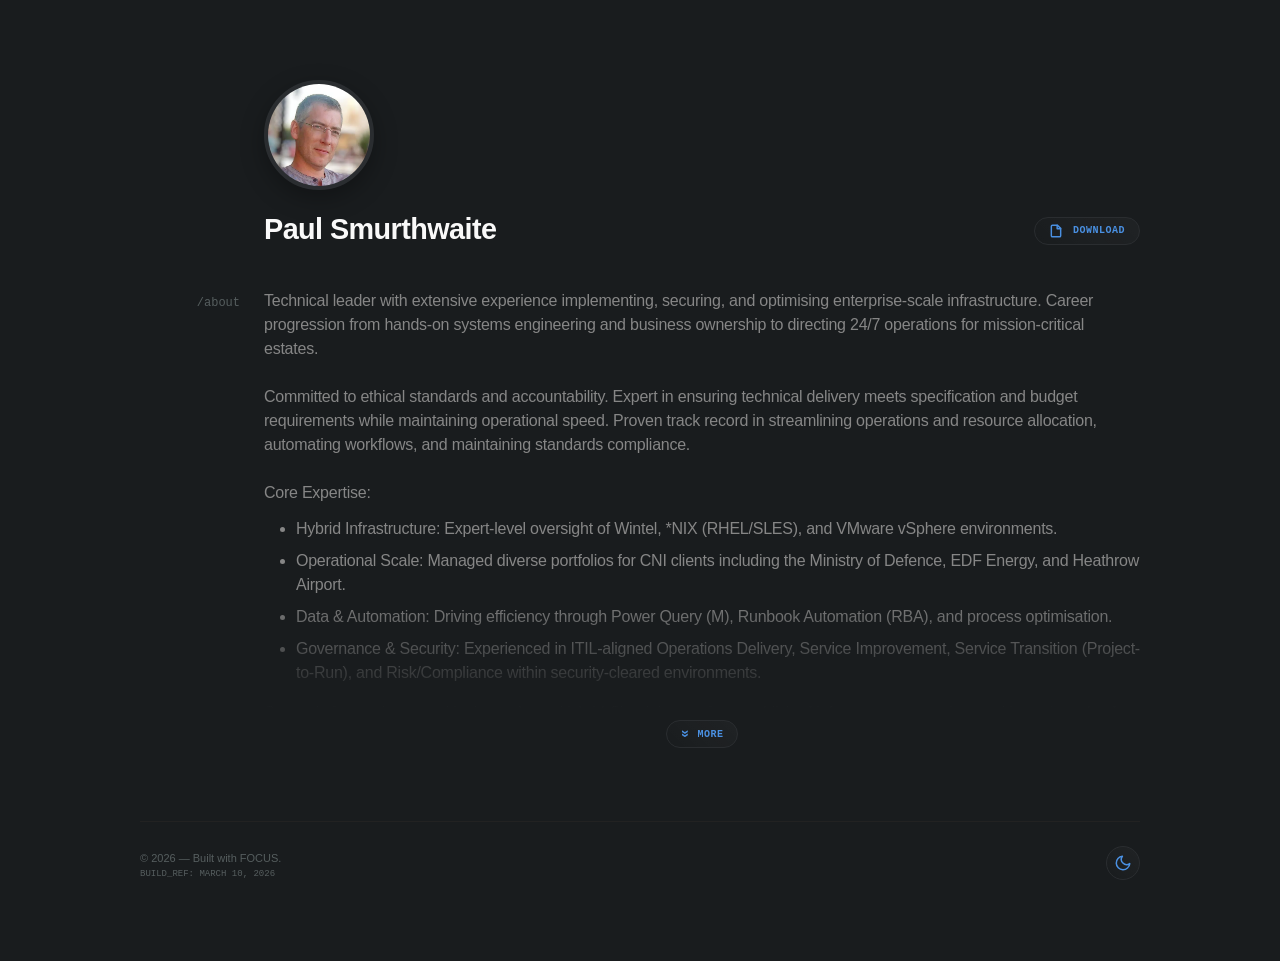
==== cv.html @ 27498675 "fix: resolving broken global theme toggle" ====
<!DOCTYPE html>
<html lang="en">
<head>
    <meta charset="UTF-8">
    <meta name="viewport" content="width=device-width, initial-scale=1.0">
    <title>Paul Smurthwaite | Infrastructure Engineer</title>
    <link rel="canonical" href="https://www.dciphr.co.uk/cv.html">

    <meta http-equiv="Content-Security-Policy" content="default-src 'self'; style-src 'self' https://fonts.googleapis.com 'unsafe-inline'; font-src https://fonts.gstatic.com; script-src 'self' 'unsafe-inline'; img-src 'self' data:;">
    <meta name="description" content="Portfolio of Paul Smurthwaite, Senior Infrastructure & Azure Cloud Engineer specialising in Wintel and Hybrid Systems.">
    <meta name="theme-color" content="#191c1e">
    
    <meta property="og:title" content="Paul Smurthwaite | Infrastructure Engineer">
    <meta property="og:type" content="website">
    <meta property="og:url" content="https://www.dciphr.co.uk/cv.html">
    <meta property="og:image" content="avatar.webp">

    <link rel="preload" as="image" href="avatar.webp">

    <script>
        // Sync on page load
        if (localStorage.getItem("theme") === "light") {
            document.documentElement.classList.add("light-mode");
        }
    </script>

    <link rel="stylesheet" href="styles.css">
    <script src="script.js" async></script>
    <script src="telemetry.js" defer></script>
    <script src="reveal.js" defer></script>
    <link rel="manifest" href="/manifest.json">
    <link rel="icon" href="/icon.svg" type="image/svg+xml">
    <meta name="theme-color" content="#0a0a0a">
</head>
<body>

    <main class="wrapper main-grid">
        <div class="grid-row row-1">
            <div class="col-left"></div> <div class="col-right">
                
                <div class="avatar-container">
                    <a href="index.html" aria-label="Back to Homepage">
                        <img src="avatar.webp" alt="Paul Smurthwaite" class="avatar" width="110" height="110">
                    </a>
                </div>

                <div class="header-flex">
                    <h1>Paul Smurthwaite</h1>
                    
                    <a href="downloads/cv_paul-smurthwaite.pdf" class="status-indicator download-btn" download aria-label="Download CV PDF">
                        <svg xmlns="http://www.w3.org/2000/svg" width="14" height="14" viewBox="0 0 24 24" fill="none" stroke="currentColor" stroke-width="2.5" stroke-linecap="round" stroke-linejoin="round" class="pdf-icon">
                            <path d="M14.5 2H6a2 2 0 0 0-2 2v16a2 2 0 0 0 2 2h12a2 2 0 0 0 2-2V7.5L14.5 2z"></path>
                            <polyline points="14 2 14 8 20 8"></polyline>
                        </svg>
                        <span class="status-text">Download</span>
                    </a>

                </div>
            </div>
        </div>

        <section class="grid-row row-2">
            <div class="col-left">
                <span class="section-title">/about</span>
            </div>
            <div class="col-right">

                <p class="bio">
                    Technical leader with extensive experience implementing, securing, and optimising enterprise-scale infrastructure. Career progression from hands-on systems engineering and business ownership to directing 24/7 operations for mission-critical estates.
                </p>

                <p class="bio">
                    Committed to ethical standards and accountability. Expert in ensuring technical delivery meets specification and budget requirements while maintaining operational speed. Proven track record in streamlining operations and resource allocation, automating workflows, and maintaining standards compliance.
                </p>

                <p class="bio lead-in">
                    Core Expertise:
                </p>

                <ul class="bio">
                        <li>Hybrid Infrastructure: Expert-level oversight of Wintel, *NIX (RHEL/SLES), and VMware vSphere environments.</li>
                        <li>Operational Scale: Managed diverse portfolios for CNI clients including the Ministry of Defence, EDF Energy, and Heathrow Airport.</li>
                        <li>Data & Automation: Driving efficiency through Power Query (M), Runbook Automation (RBA), and process optimisation.</li>
                        <li>Governance & Security: Experienced in ITIL-aligned Operations Delivery, Service Improvement, Service Transition (Project-to-Run), and Risk/Compliance within security-cleared environments.</li>
                </ul>
                
                <p class="bio">
                    Currently focused on transitioning to Azure Hybrid Cloud, integrating established infrastructure experience with modern cloud-native implementation and automation techniques.
                </p>

                <div class="reveal-overlay" id="cv-overlay">
                    <button class="status-indicator" id="show-more-trigger">
                        <span class="chevron-icon">»</span>
                        <span class="status-text">More</span>
                    </button>
                </div>

            </div>
        </section>

            <section class="grid-row row-education">
                <div class="col-left">
                    <span class="section-title">/education</span>
                </div>

                <div class="col-right">
                    <article class="education-node">
                        <h2 class="node-title">BSc (Hons) Cyber Security (First Class)</h2>
                        <p class="node-org">The Open University</p>
                        
                        <div class="node-meta-row">
                            <span class="last-updated">Milton Keynes.</span>
                            <span class="last-updated">October 2019 - September 2025</span>
                        </div>
                    </article>
                </div>
            </section>
            
            <section class="grid-row row-experience">
                <div class="col-left">
                    <span class="section-title">/experience</span>
                </div>
                
                <div class="col-right">
                    <article class="experience-node">
                        <h2 class="node-title">Azure & Cloud Infrastructure Engineer (Transitioning)</h2>
                        <p class="node-org">Self-Directed / Professional Development</p>
                        
                        <div class="node-meta-row">
                            <span class="last-updated">Forres, Onsite.</span>
                            <span class="last-updated">September 2025 - Present</span>
                        </div>

                        <div class="experience-details">
                            <ul class="bio">
                                <li>Hybrid Cloud: Architect and implement the integration of legacy on-premises Windows Server and Linux environments with Azure Cloud services; leveraging Azure Arc to extend Azure management, governance, and security across distributed hybrid estates.</li>
                                <li>Azure Modernisation: Developing expertise across the Azure infrastructure curricula, simulating the migration of enterprise-scale on-premises workloads to Azure-native solutions.</li>
                                <li>Infrastructure as Code (IaC): Leveraging Terraform and PowerShell to automate the deployment and configuration of hybrid cloud resources, ensuring consistency and scalability.</li>
                                <li>Architecture Design: Bridging extensive infrastructure delivery experience with modern cloud design patterns to provide high-availability and cost-optimised digital services.</li>
                            </ul>
                        </div>
                    </article>

                    <article class="experience-node">
                        <h2 class="node-title">BSc (Hons) Cyber Security University Student</h2>
                        <p class="node-org">The Open University</p>
                        
                        <div class="node-meta-row">
                            <span class="last-updated">Milton Keynes, Remote.</span>
                            <span class="last-updated">October 2019 - September 2025</span>
                        </div>

                        <div class="experience-details">
                        
                            <p class="bio lead-in">
                            BSc (Hons) Cyber Security, focused on developing expertise in areas such as:
                            </p>
                        
                            <ul class="bio">
                                <li>Communications Technologies and Web Technologies: Developed expertise in Communication and Web Technologies, including Cisco Switching, Routing, Wireless Networking, and Enterprise Networking & Automation.</li>
                                <li>Information Security Governance, Risk, and Compliance: Focused on Information Security Governance, Risk, and Compliance (GRC), aligning technical controls with organisational security frameworks.</li>
                                <li>Cyber Security, Systems Penetration Testing, and Network Security: Specialised in Systems Penetration Testing, Network Security, and Cyber Security methodologies to identify and mitigate infrastructure vulnerabilities. </li>
                            </ul>

                            <p class="bio lead-in bio spacer-top">
                            Final Year Project: Advancing Wireless Network Security: A Modern Toolkit for SMEs and IT Professionals:
                            </p>

                            <ul class="bio">
                                <li>Objective: Designed a modern security toolkit for SME and IT professionals focused on wireless assessment and detection.</li>
                                <li>Development: Built a modular CLI toolkit utilising Bash & Python to automate security workflows.</li>
                                <li>Methodology: Integrated ethical, evidence-driven design practices with virtual lab configurations and open-source tool orchestration. </li>
                            </ul>

                        </div>
                    </article>

                    <article class="experience-node">
                        <h2 class="node-title">Infrastructure Service Manager (CSI & Governance)</h2>
                        <p class="node-org">Capgemini</p>
                        
                        <div class="node-meta-row">
                            <span class="last-updated">Nairn, Remote.</span>
                            <span class="last-updated">July 2021 - March 2022</span>
                        </div>

                        <div class="experience-details">
                        
                            <ul class="bio">
                                <li>Process Ownership: Served as the Process Owner for Continual Service Improvement (CSI) within a Governance, Risk, and Compliance function for a Managed Service Provider (MSP) supporting MoD Defence Digital.</li>
                                <li>Service Transition: Managed the transition of services from project delivery to BAU (Business as Usual) as the primary "Run" resource, ensuring long-term operational stability.</li>
                                <li>System Integration: Directed the service flow and process integration between the client (BMC Remedy) and the service provider’s platform (ServiceNow).</li>
                                <li>Operational Oversight: Leveraged technical infrastructure knowledge to oversee service delivery for a global, security-cleared environment supporting 19,000+ users across all branches of the UK Armed Forces.</li>
                                <li>Data-Driven Improvement: Analysed performance data from business service management systems to identify SLA/OLA failures and develop actionable Service Improvement Plans (SIPs).</li>
                                <li>Risk & Compliance: Identified and mitigated service risks to ensure alignment with contractual requirements and regulatory standards.</li>
                            </ul>

                            <p class="bio lead-in bio spacer-top">
                            Frameworks: ITIL, ISO 9001, ISO/IEC 20000, ISO/IEC 27001
                            </p>

                        </div>
                    </article>

                    <article class="experience-node">
                        <h2 class="node-title">Infrastructure Delivery Manager (24x7 Operations & Monitoring)</h2>
                        <p class="node-org">Capgemini</p>
                        
                        <div class="node-meta-row">
                            <span class="last-updated">Nairn, Onsite.</span>
                            <span class="last-updated">May 2017 - Jul 2021</span>
                        </div>

                        <div class="experience-details">
                        
                            <ul class="bio">
                                <li>Operational Oversight: Managed 24x7 infrastructure monitoring and event management for a combined estate of approximately 75,000 nodes, supporting a diverse portfolio of 18+ public and private sector clients (including Ministry of Defence, Ministry of Justice, Environment Agency, EDF Energy, Heathrow Airport and SmartDCC).</li>
                                <li>Cross-Platform Monitoring: Oversaw the monitoring of on-premises Wintel, UNIX, and Private Cloud environments, including full-stack infrastructure (OS, Database, Apps) and environmental monitoring via SCADA BMS.</li>
                                <li>Automation & Integration: Identified and documented manual operational processes to enable Runbook Automation (RBA) via HP Operations Orchestrator; integrated data flows between disparate event sources and ServiceNow using Power Automate.</li>
                                <li>Service Analysis: Utilised OpsView, Splunk, and SolarWinds to design operator dashboards and Power Query (M language) to analyse performance data; identified improvements that delivered a 12% reduction in manual effort (approx. 5 FTE).</li>
                                <li>Maintenance & Security: Managed 24x7 server maintenance and security patching schedules, ensuring the identification, categorisation, and escalation of security events across the estate.</li>
                                <li>Technical Workflows: Directed the operational workflows for a 24x7 IOC (Infrastructure Operations Centre) team of up to 20 staff, ensuring SLA/OLA adherence for mission-critical client infrastructure.</li>
                            </ul>

                            <p class="bio lead-in bio spacer-top">
                            Certification: Harvard Business Publishing Connected Manager
                            </p>

                        </div>
                    </article>

                    <article class="experience-node">
                        <h2 class="node-title">Infrastructure Delivery Manager (Wintel & *NIX Systems)</h2>
                        <p class="node-org">Capgemini</p>
                        
                        <div class="node-meta-row">
                            <span class="last-updated">Nairn, Onsite.</span>
                            <span class="last-updated">June 2015 - May 2017</span>
                        </div>

                        <div class="experience-details">
                        
                            <ul class="bio">
                                <li>Multi-Platform Technical Oversight: Directed the delivery of BAU services for complex, multi-client enterprise estates, overseeing Windows Server and *UNIX/Linux (NIX) environments including RHEL, SUSE, AIX, and HPUX.</li>
                                <li>High-Availability & Clustering: Managed mission-critical infrastructure featuring Windows Cluster Server, HA failover, and storage clustering, ensuring service resilience for government, energy, and defence clients.</li>
                                <li>Virtualisation & Lifecycle: Led teams through the full infrastructure lifecycle, including Physical-to-Virtual (P2V) migrations, commissioning, and decommissioning within VMware Enterprise environments running on HP Blade hardware.</li>
                                <li>Enterprise Messaging & Data: Oversaw the administration of Exchange, Skype for Business (OCS), and data replication strategies using FRS/DFS for branch-to-datacentre synchronisation and archival.</li>
                                <li>HPI Incident Leadership: Acted as the technical escalation lead for High-Priority Incidents (P1/P2), coordinating resolution efforts between internal specialists, architects, and third-party vendors (Microsoft, BT, HPE).</li>
                                <li>Security & Maintenance: Orchestrated complex 24x7 security patching and maintenance cycles across clustered environments, balancing failover requirements with strict compliance standards.</li>
                            </ul>
                        </div>
                    </article>

                    <article class="experience-node">
                        <h2 class="node-title">Senior Infrastructure Engineer (Wintel & *NIX Technical Lead)</h2>
                        <p class="node-org">Capgemini</p>
                        
                        <div class="node-meta-row">
                            <span class="last-updated">Nairn, Onsite.</span>
                            <span class="last-updated">November 2014 - June 2015</span>
                        </div>

                        <div class="experience-details">
                        
                            <ul class="bio">
                                <li>Operational Recovery: Led the turnaround of a high-pressure infrastructure team, reducing a legacy incident backlog from 700+ to < 100 tickets within the first 100 days and eliminating all 30+ day-old incidents.</li>
                                <li>High-Volume Incident Management: Directed 24/7 operations for a 2,500-server estate (75% Wintel / 25% *NIX), managing a throughput of 100+ incidents daily, including critical P1/P2 resolution and vendor escalation.</li>
                                <li>Team Development & Scaling: Scaled the team from 6 to 15 specialists (12 Wintel, 3 *NIX), overseeing recruitment, onboarding, and technical training to align with enterprise service requirements.</li>
                                <li>Technical Delivery: Supported major infrastructure initiatives, including server migrations, virtualisation, and refresh projects, and the implementation of reduced effort/automated patching workflows for clustered environments.</li>
                                <li>Performance Analytics: Established daily and weekly performance reporting, utilising operational data to optimise resource allocation and ensure 24x7 coverage for high-priority event windows.</li>
                            </ul>

                            <p class="bio lead-in bio spacer-top">
                            Certification: PCEP Certified Entry-Level Python Programmer
                            </p>

                        </div>
                    </article>

                    <article class="experience-node">
                        <h2 class="node-title">Senior Infrastructure Engineer (Wintel & *NIX Infrastructure Ops)</h2>
                        <p class="node-org">Capgemini</p>
                        
                        <div class="node-meta-row">
                            <span class="last-updated">Nairn, Onsite.</span>
                            <span class="last-updated">June 2014 - November 2014</span>
                        </div>

                        <div class="experience-details">
                        
                            <ul class="bio">
                                <li>Technical Escalation & BAU: Provided high-level resolution for a multi-tenant managed services environment, acting as the primary escalation point for complex issues across Windows Server, VMware vSphere, and Citrix XenApp/XenDesktop.</li>
                                <li>Cross-Platform Administration: Maintained critical uptime for high-assurance government and private sector estates, managing a diverse Linux footprint including RHEL and SUSE Linux Enterprise Server (SLES).</li>
                                <li>Infrastructure Modernisation: Contributed technical expertise to hardware refresh and migration projects, specifically focusing on HPE BladeSystem chassis and blade server deployments.</li>
                                <li>Performance Optimisation: Diagnosed systemic infrastructure bottlenecks to enhance scalability and stability, ensuring rigorous adherence to client-specific SLAs in a high-pressure IOC setting.</li>
                            </ul>

                            <p class="bio lead-in bio spacer-top">
                            Technologies: Windows Server, VMware, Citrix, Red Hat Enterprise Linux, SUSE Linux Enterprise Server, HPE BladeSystem
                            </p>

                        </div>
                    </article>

                    <article class="experience-node">
                        <h2 class="node-title">Senior Infrastructure & Network Engineer (Wintel)</h2>
                        <p class="node-org">ITP Solutions</p>
                        
                        <div class="node-meta-row">
                            <span class="last-updated">Inverness, Onsite.</span>
                            <span class="last-updated">February 2014 - April 2014</span>
                        </div>

                        <div class="experience-details">
                        
                            <ul class="bio">
                                <li>Infrastructure Deployment: Delivered senior-level technical support and deployment of integrated server and network installations for SME clients.</li>
                                <li>Field Service Leadership: Managed the full Field Service lifecycle, providing 3rd-line troubleshooting and infrastructure maintenance to ensure high-availability for mission-critical systems.</li>
                            </ul>

                        </div>
                    </article>

                    <article class="experience-node">
                        <h2 class="node-title">Senior Infrastructure Engineer (Wintel, Exchange & VMware)</h2>
                        <p class="node-org">Converged Communication Solutions</p>
                        
                        <div class="node-meta-row">
                            <span class="last-updated">Aberdeen, Onsite.</span>
                            <span class="last-updated">January 2010 - November 2013</span>
                        </div>

                        <div class="experience-details">
                        
                            <ul class="bio">
                                <li>Enterprise Design & Migration: Designed and implemented full-stack IT infrastructure solutions, specialising in Active Directory and Exchange migrations within VMware vSphere and Windows Server environments.</li>
                                <li>Legacy Modernisation: Led high-impact initiatives to virtualise legacy physical servers (P2V), significantly improving performance, scalability, and resource efficiency for SME and global enterprise clients.</li>
                                <li>Technical Consultancy: Delivered high-quality consultancy services across various sectors, providing 3rd-line support for complex infrastructure issues and maintaining critical system uptime.</li>
                                <li>Mentorship: Acted as a technical lead for junior engineers, driving service delivery standards through expert knowledge sharing and hands-on guidance.</li>
                            </ul>

                            <p class="bio lead-in bio spacer-top">
                            Technologies: Windows Server, Active Directory, Microsoft Exchange, VMware vSphere, HP ProLiant Servers
                            </p>

                            <p class="bio lead-in bio spacer-top">
                            Education: Open University TM128 Microsoft Server Technologies, T155 Linux: An Introduction
                            </p>

                            <p class="bio lead-in bio spacer-top">
                            Certification: Microsoft MCTS; Exchange Server 2010, Configuring, Microsoft MCTS; Windows Server 2008, Active Directory, Configuring, Microsoft MCTS; Windows Server 2008, Network Infrastructure, Configuring VMware VCA: Cloud, VMware VCA: Data Center Virtualization, VMware VCA: Workforce Mobility
                            </p>

                        </div>
                    </article>

                    <article class="experience-node">
                        <h2 class="node-title">Director/Principal Infrastructure Consultant (SME Full-Stack Specialist)</h2>
                        <p class="node-org">Independent Infrastructure Systems Consultancy</p>
                        
                        <div class="node-meta-row">
                            <span class="last-updated">Aberdeen, Onsite.</span>
                            <span class="last-updated">September 2000 - January 2010</span>
                        </div>

                        <div class="experience-details">
                        
                            <ul class="bio">
                                <li>Full-Stack Business Leadership: Directed end-to-end IT infrastructure operations for a diverse portfolio of SME clients, delivering 360-degree solutions across server, network, and desktop environments.</li>
                                <li>Architectural Lifecycle: Managed the complete project lifecycle - from initial architectural design to 3rd-line support - ensuring technical scalability and business continuity for a growing client base.</li>
                                <li>Virtual CTO Services: Provided strategic technical roadmapping and managed services, aligning infrastructure investment with commercial growth for various small-to-medium enterprises.</li>
                            </ul>

                        </div>
                    </article>

                    <div class="return-top-container">
                        <button id="back-to-top" class="return-top-btn">
                            <span class="chevron-icon">«</span>
                            <span class="status-text">Top</span>
                        </button>
                    </div>

                </div>
            </section>

        </div>
        <footer>
            <div class="footer-info">
                <div class="footer-copyright">
                    <p>© 2026 — Built with FOCUS.</p>
                </div>
                <p class="last-updated">BUILD_REF: <span id="deploy-date">March 10, 2026</span></p>
            </div>

            <button id="theme-toggle" aria-label="Toggle Theme">
                <svg class="moon" xmlns="http://www.w3.org/2000/svg" width="18" height="18" viewBox="0 0 24 24" fill="none" stroke="currentColor" stroke-width="2" stroke-linecap="round" stroke-linejoin="round">
                    <path d="M21 12.79A9 9 0 1 1 11.21 3 7 7 0 0 0 21 12.79z"></path>
                </svg>
                <svg class="sun" xmlns="http://www.w3.org/2000/svg" width="18" height="18" viewBox="0 0 24 24" fill="none" stroke="currentColor" stroke-width="2" stroke-linecap="round" stroke-linejoin="round">
                    <circle cx="12" cy="12" r="5"></circle>
                    <line x1="12" y1="1" x2="12" y2="3"></line>
                    <line x1="12" y1="21" x2="12" y2="23"></line>
                    <line x1="4.22" y1="4.22" x2="5.64" y2="5.64"></line>
                    <line x1="18.36" y1="18.36" x2="19.78" y2="19.78"></line>
                    <line x1="1" y1="12" x2="3" y2="12"></line>
                    <line x1="21" y1="12" x2="23" y2="12"></line>
                    <line x1="4.22" y1="19.78" x2="5.64" y2="18.36"></line>
                    <line x1="18.36" y1="5.64" x2="19.78" y2="4.22"></line>
                </svg>
            </button>

        </footer>
    </main>

</body>
</html>
---- styles.css ----
@import url('https://fonts.googleapis.com/css2?family=Inter:ital,opsz,wght@0,14..32,100..900;1,14..32,100..900&family=JetBrains+Mono:ital,wght@0,100..800;1,100..800&display=swap');

:root {
    --bg: #191c1e;
    --bio-color: #868686;
    --border: #222222;
    --btn-halo: rgba(255, 255, 255, 0.15);
    --footer-text: #565e5f;
    --glass-gradient: linear-gradient(225deg, rgba(255, 255, 255, 0.03) 0%, rgba(255, 255, 255, 0) 100%);
    --glass-hover: linear-gradient(225deg, rgba(255, 255, 255, 0.08) 0%, rgba(255, 255, 255, 0.02) 100%);
    --hover-bg: #1a1a1a;
    --label-color: #565e5f;
    --link-text: #f9f9f9;
    --matrix-green: #00ff41;
    --name-color: #f9f9f9;
    --pbd-blue: #4a90e2;
    --status-bg: rgba(74, 222, 128, 0.05);
    --status-glow: rgba(74, 144, 226, 0.35);  
    --status-label: #868686;
    --status-text: #4a90e2;
     --sticker-border: #2a2d30;
    --sticker-shadow: rgba(0, 0, 0, 0.3);
}

.light-mode {
    --bg: #dbdee2;
    --bio-color: #515458;  
    --border: #bcbfc3;
    --btn-halo: rgba(0, 0, 0, 0.15);
    --footer-text: #8e888c;  
    --glass-gradient: linear-gradient(225deg, rgba(0, 0, 0, 0.02) 0%, rgba(0, 0, 0, 0) 100%);
    --glass-hover: linear-gradient(225deg, rgba(0, 0, 0, 0.05) 0%, rgba(0, 0, 0, 0.01) 100%);
    --hover-bg: #ced1d5;
    --label-color: #8e888c;    
    --link-text: #141414;      
    --matrix-green: #008f11;
    --name-color: #141414;  
    --pbd-blue: #2d5da1;
    --status-bg: #d1fae5;
    --status-glow: rgba(45, 93, 161, 0.2);
    --status-label: #515458;
    --status-text: #2d5da1;
    --sticker-border: #caced3;
    --sticker-shadow: rgba(0, 0, 0, 0.08);
}

* {
    box-sizing: border-box;
    margin: 0;
    padding: 0;
}

body {
    background-color: var(--bg);
    color: var(--bio-color);
    font-family: "Inter", -apple-system, BlinkMacSystemFont, "Segoe UI", Helvetica, Arial, sans-serif;
    line-height: 1.6;
    -webkit-font-smoothing: antialiased;
    display: flex;
    justify-content: center;
    padding: 80px 24px;
    transition: background-color 0.2s ease;
}

.wrapper {
    width: 100%;
    max-width: 1000px;
}

.index-page .main-grid {
    max-width: 560px;
    margin: 0 auto;
}

.grid-row {
    display: grid;
    grid-template-columns: 100px 1fr;
    gap: 24px;
    align-items: baseline;
}

.col-left {
    display: flex;
    justify-content: flex-end; 
    text-align: right;
}

.col-right {
    display: flex;
    flex-direction: column;
    align-items: flex-start;
    width: 100%;
}

.avatar-container {
    margin-bottom: 20px; 
    display: flex;
    justify-content: flex-start;
    text-decoration: none;
}

.avatar-container a {
    text-decoration: none;
    display: block;
    line-height: 0;
    border-radius: 50%;
}

.avatar {
    width: 110px;
    height: 110px;
    border-radius: 50%;
    object-fit: cover;
    border: 4px solid #2a2d30; 
    box-shadow: 0 8px 24px var(--sticker-shadow);
    background: var(--glass-gradient);
}

.main-grid {
    display: flex;
    flex-direction: column;
    gap: 32px;
}

.experience-node, .education-node {
    margin-bottom: 16px;
    width: 100%;
}

.experience-node:last-child, .education-node:last-child {
    margin-bottom: 0;
}

/* --- Typography --- */
.header-flex {
    display: flex;
    justify-content: space-between;
    align-items: center;
    width: 100%;
    margin-top: -4px; 
}

h1 { 
    font-size: 1.8rem; 
    font-weight: 700; 
    margin-bottom: 4px;
    letter-spacing: -0.02em;
    color: var(--name-color);
}

.section-title {
    font-family: "JetBrains Mono", monospace;
    font-size: 0.75rem;
    text-transform: lowercase;
    color: var(--label-color);
    opacity: 1;
    padding-top: 6px;
    text-align: right;
}

.bio {
    font-size: 1rem;
    font-weight: 500;
    color: var(--bio-color);
    letter-spacing: -0.015em;
    line-height: 1.5;
    margin-bottom: 1.5rem;
}

.bio.lead-in {
    margin-bottom: 4px; 
}

.col-right > .bio:last-child {
    margin-bottom: 0;
}

ul.bio {
    padding-left: 2rem;
    margin-top: 0.5rem;
    margin-bottom: 0.5rem;
}

ul.bio li {
    margin-bottom: 0.5rem;
}

.spacer-top {
    margin-top: 1.25rem;
}

/* --- Base Button Convention --- */
.download-btn, #show-more-trigger, .return-top-btn {
    display: inline-flex;
    align-items: center;
    justify-content: center;
    gap: 8px;
    height: 28px;
    padding: 0 14px;
    background: var(--glass-gradient);
    border: 1px solid var(--sticker-border);
    border-radius: 20px;
    font-family: "JetBrains Mono", monospace;
    font-size: 10px;
    font-weight: 600;
    text-transform: uppercase;
    letter-spacing: 0.5px;
    color: var(--pbd-blue);
    text-decoration: none;
    cursor: pointer;
    transition: all 0.3s cubic-bezier(0.4, 0, 0.2, 1);
    white-space: nowrap;
}

/* Unified Halo Hover Effect */
.download-btn:hover, 
#show-more-trigger:hover, 
.return-top-btn:hover {
    background: var(--glass-gradient);
    border-color: rgba(255, 255, 255, 0.3);
    box-shadow: 0 0 0 4px var(--btn-halo);
    color: var(--pbd-blue);
}

.status-indicator {
    display: inline-flex;
    align-items: center;
    gap: 8px;
    background: var(--glass-gradient);
    border: 1px solid var(--sticker-border);
    border-radius: 20px;
}

.status-text {
    font-family: "JetBrains Mono", monospace;
    font-size: 10px;
    text-transform: uppercase;
    color: var(--pbd-blue);
    font-weight: 600;
    letter-spacing: 0.5px;
}

.pdf-icon {
    color: var(--pbd-blue);
    margin-right: 2px;
}

.dot {
    width: 6px; 
    height: 6px;
    background-color: var(--pbd-blue);
    border-radius: 50%;
    position: relative;
    animation: core-traffic 3s steps(1) infinite;
}

.dot::after {
    content: ""; 
    position: absolute; 
    inset: -1px;
    background-color: var(--pbd-blue);
    border-radius: 50%;
    filter: blur(2px);
    animation: matrix-pulse 2s cubic-bezier(0.4, 0, 0.2, 1) infinite;
}

@keyframes matrix-pulse {
    0% { transform: scale(1); opacity: 0.8; }
    50% { transform: scale(2.5); opacity: 0; }
    100% { transform: scale(1); opacity: 0; }
}

.return-top-container {
    display: flex;
    justify-content: flex-end; /* Aligns it to the right of the bio text */
    margin-top: 40px;
    padding-bottom: 20px;
}

.return-top-btn .chevron-icon {
    display: inline-block;
    font-size: 14px;
    transform: rotate(90deg); /* Points the « upwards */
    color: var(--pbd-blue);
    line-height: 1;
}

.footer-copyright p {
    font-style: normal;
    color: var(--footer-text);
    font-size: 11px; /* Matches your current footer style */
}

/* --- Link Buttons --- */
.link-grid {
    display: flex;
    flex-direction: column;
    gap: 8px;
    width: 100%;
}

.link-card {
    display: flex;
    justify-content: space-between;
    align-items: center;
    padding: 12px 16px;
    text-decoration: none;
    color: var(--link-text);
    font-size: 0.9rem;
    font-weight: 500;
    background: var(--glass-gradient);
    border: 1px solid rgba(255, 255, 255, 0.1);
    border-radius: 12px;
    transition: box-shadow 0.3s cubic-bezier(0.4, 0, 0.2, 1), 
                border-color 0.3s ease,
                background 0.3s ease;
}

.link-button-row {
    display: flex;
    gap: 8px;
    width: 100%;
}

.link-button-row .link-card {
    flex: 1;
    justify-content: center;
    text-align: center;
    padding: 16px 8px;
    margin-bottom: 0;
}

.link-card:hover {
    background: var(--glass-gradient);
    border-color: rgba(255, 255, 255, 0.3);
    box-shadow: 0 0 0 4px rgba(255, 255, 255, 0.07);
}

.pbd-card {
    padding: 0 !important;
    overflow: hidden;
    cursor: default;
    height: 100px;
    position: relative;
    border: 1px solid var(--sticker-border);
    display: flex;
    margin-top: 8px;
}

.pbd-monitor {
    position: relative;
    width: 100%;
    height: 100%;
    background: #080808;
}

.pbd-image {
    width: 100%;
    height: 100%;
    object-fit: cover;
    display: block;
    opacity: 0.5;
    filter: grayscale(100%);
    transition: all 0.4s ease;
}

.pbd-card:hover .pbd-image {
    opacity: 0.9;
    filter: grayscale(0%);
}

.pbd-telemetry {
    position: absolute;
    top: 12px;
    left: 12px;
    display: flex;
    flex-direction: row;
    gap: 6px;
    z-index: 10;
    pointer-events: none;
    white-space: nowrap;
}

.pbd-tag {
    font-family: "JetBrains Mono", monospace;
    font-size: 9px;
    color: var(--label-color);
    letter-spacing: 0.5px;
    line-height: 1;
    opacity: 0.8;
}

.pbd-coord {
    font-family: "JetBrains Mono", monospace;
    font-size: 10px;
    color: var(--pbd-blue);
    font-weight: bold;
    line-height: 1;
}

/* --- Progressive Disclosure --- */

/* Hide everything below /about by default */
.row-education, .row-experience {
    display: none !important;
    opacity: 0;
    transform: translateY(10px);
    transition: opacity 0.8s ease, transform 0.8s ease;
}

/* When expanded, show them */
.is-expanded .row-education, .is-expanded .row-experience {
    display: grid !important;
    opacity: 1;
    transform: translateY(0);
}

.col-right {
    position: relative; /* This is the anchor */
}

.reveal-wrapper {
    position: relative;
    max-height:200px;
    overflow: hidden;
    transition: max-height 1.2s cubic-bezier(0.4, 0, 0.2, 1);
}

.reveal-wrapper.is-expanded {
    max-height: 8000px;
}

.reveal-overlay {
    position: absolute;
    bottom: 25px; 
    left: 0;
    width: 100%;
    height: 160px; 
    background: linear-gradient(to bottom, transparent, var(--bg) 75%);
    display: flex;
    justify-content: center;
    align-items: flex-end;
    z-index: 100;
    pointer-events: none;
}

.reveal-overlay.hidden {
    display: none;
}

#show-more-trigger {
    position: relative;
    pointer-events: auto;
    z-index: 101;
}

#show-more-trigger .chevron-icon {
    display: inline-block;
    font-size: 14px;
    transform: rotate(90deg); /* Points the » downwards */
    color: var(--pbd-blue);
    line-height: 1;
}

#show-more-trigger.collapsing {
    transform: translateX(-100px);
    opacity: 0;
    filter: blur(4px);
    transition: transform 0.6s cubic-bezier(0.4, 0, 0.2, 1), 
                opacity 0.4s ease, 
                filter 0.4s ease;
}

/* --- Footer & Theme Toggle --- */
footer {
    margin-top: 16px;
    padding-top: 24px;
    border-top: 1px solid var(--border);
    display: flex;
    justify-content: space-between;
    align-items: flex-end;
    width: 100%;
}

#theme-toggle {
    background: var(--glass-gradient);
    border: 1px solid var(--sticker-border);
    padding: 8px; 
    height: 34px;
    width: 34px;
    border-radius: 20px;
    cursor: pointer;
    display: flex; 
    align-items: center; 
    justify-content: center;
    transition: all 0.3s cubic-bezier(0.4, 0, 0.2, 1);
    position: relative; /* Added for absolute children */
    overflow: hidden;   /* Keeps rotation clean */
    z-index: 10;
}

#theme-toggle svg {
    position: absolute; /* Stacked on top of each other */
    color: var(--pbd-blue);
    stroke: currentColor;
    transition: transform 0.5s cubic-bezier(0.4, 0, 0.2, 1), 
                opacity 0.5s ease;
    pointer-events: none;
}

#theme-toggle:hover {
    background: var(--glass-gradient);
    border-color: rgba(255, 255, 255, 0.3);
    box-shadow: 0 0 0 4px var(--btn-halo); /* Now uses unified halo */
}

/* Default (Dark Mode): Moon is visible, Sun is rotated away */
.moon {
    opacity: 1;
    transform: rotate(0deg);
}
.sun {
    opacity: 0;
    transform: rotate(-90deg);
}

/* Light Mode: Sun is visible, Moon is rotated away */
.light-mode .sun {
    opacity: 1;
    transform: rotate(0deg);
}
.light-mode .moon {
    opacity: 0;
    transform: rotate(-90deg);
}

/* Hover in Dark Mode: Show Sun spinning in */
#theme-toggle:hover .moon {
    opacity: 0;
    transform: rotate(90deg);
}
#theme-toggle:hover .sun {
    opacity: 1;
    transform: rotate(0deg);
}

/* Hover in Light Mode: Show Moon spinning in */
.light-mode #theme-toggle:hover .sun {
    opacity: 0;
    transform: rotate(90deg);
}
.light-mode #theme-toggle:hover .moon {
    opacity: 1;
    transform: rotate(0deg);
}

.footer-info { display: flex; flex-direction: column; gap: 4px; }

footer p { 
    font-size: 11px; 
    color: var(--footer-text);
    line-height: 1.2; 
}

.last-updated {
    font-size: 9px; 
    color: var(--footer-text);
    opacity: 1;
    font-family: "JetBrains Mono", monospace; 
    text-transform: uppercase;
}

/* --- CV Node Structure --- */
.node-title {
    color: var(--name-color);
    font-weight: 700;
    font-size: 1.35rem; /* Reduced from default h2 size */
    margin-bottom: 0px;
    letter-spacing: -0.01em;
}

.node-org {
    color: var(--pbd-blue);
    font-weight: 600;
    font-size: 1rem; /* Keeping this at standard bio size */
    margin-bottom: 2px;
}

.node-meta-row {
    display: flex;
    gap: 16px; /* Increased slightly for breathing room */
    margin: 0 0 16px 0;
    align-items: center;
}

.node-meta-row .last-updated {
    font-size: 12px; /* Increased from 9px for better legibility */
    text-transform: none; 
    opacity: 0.9;
}

.experience-details {
    width: 100%;
}

/* --- LIGHT MODE OVERRIDES --- */
.light-mode .link-card {
    border: 1px solid rgba(0, 0, 0, 0.1);
    background: var(--glass-gradient);
}

.light-mode .link-card:hover {
    background: var(--glass-gradient);
    border-color: rgba(0, 0, 0, 0.2);
    box-shadow: 0 0 0 4px rgba(0, 0, 0, 0.05);
}

/* Unified Light Mode Hover for all main buttons */
.light-mode .download-btn:hover,
.light-mode #show-more-trigger:hover,
.light-mode .return-top-btn:hover,
.light-mode #theme-toggle:hover {
    background: var(--glass-gradient);
    border-color: rgba(0, 0, 0, 0.2); /* Unified transparency */
    box-shadow: 0 0 0 4px var(--btn-halo);
}

/* Disable hover effects for the Availability indicator */
.light-mode .status-indicator.download-btn[style*="cursor: default"]:hover,
.status-indicator.download-btn[style*="cursor: default"]:hover {
    background: var(--glass-gradient); /* Keep original background */
    border-color: var(--sticker-border); /* Keep original border */
    box-shadow: none; /* Remove the halo */
}

.light-mode .avatar {
    border-color: #caced3;
    box-shadow: 0 8px 20px rgba(0, 0, 0, 0.08);
}

.light-mode .pbd-image {
    filter: grayscale(100%) brightness(1.2) contrast(0.7) opacity(0.4);
}

.light-mode .pbd-card:hover .pbd-image {
    filter: grayscale(0%) brightness(1) contrast(1) opacity(1);
}

.light-mode .pbd-monitor {
    background: #f0f2f5;
}

.link-card:focus-visible, 
#theme-toggle:focus-visible {
    outline: 2px solid var(--status-text);
    outline-offset: 4px;
}

.pbd-trigger {
    text-decoration: underline dotted var(--pbd-blue);
    text-underline-offset: 4px;
    cursor: help;
    position: relative;
    color: var(--name-color);
    transition: color 0.2s ease;
}

.pbd-trigger:hover {
    color: var(--pbd-blue);
}

.pbd-trigger::after {
    content: "To me, it underscores our responsibility to deal more kindly with one another, and to preserve and cherish the pale blue dot, the only home we've ever known — Carl Sagan, Pale Blue Dot, 1994";
    position: absolute;
    bottom: 160%;
    left: 50%;
    transform: translateX(-50%) translateY(10px);
    background: var(--bg);
    border: 1px solid var(--pbd-blue);
    color: var(--bio-color);
    padding: 14px;
    width: 280px;
    font-size: 11px;
    line-height: 1.4;
    border-radius: 6px;
    z-index: 100;
    box-shadow: 0 10px 30px rgba(0, 0, 0, 0.5);
    opacity: 0;
    pointer-events: none;
    transition: all 0.2s ease;
    font-family: "Inter", sans-serif;
    text-transform: none;
}

/* Show tooltip on hover or focus */
.pbd-trigger:hover::after,
.pbd-trigger:focus::after {
    opacity: 1;
    transform: translateX(-50%) translateY(0);
}

/* Tooltip Arrow */
.pbd-trigger:hover::before {
    content: "";
    position: absolute;
    bottom: 135%;
    left: 50%;
    transform: translateX(-50%);
    border-width: 8px 8px 0 8px;
    border-style: solid;
    border-color: var(--pbd-blue) transparent transparent transparent;
    z-index: 101;
}

/* --- Responsive --- */
@media (max-width: 480px) {
    .grid-row { 
        grid-template-columns: 1fr; 
        gap: 8px; 
    }

    .col-left { 
        display: none; 
    } 
    
    body { 
        padding: 40px 16px; 
    }

    .avatar { 
        width: 90px; 
        height: 90px; 
    }

    .link-button-row {
        flex-direction: column;
    }
    
    .link-button-row .link-card {
        width: 100%;
        padding: 14px 16px;
    }
}
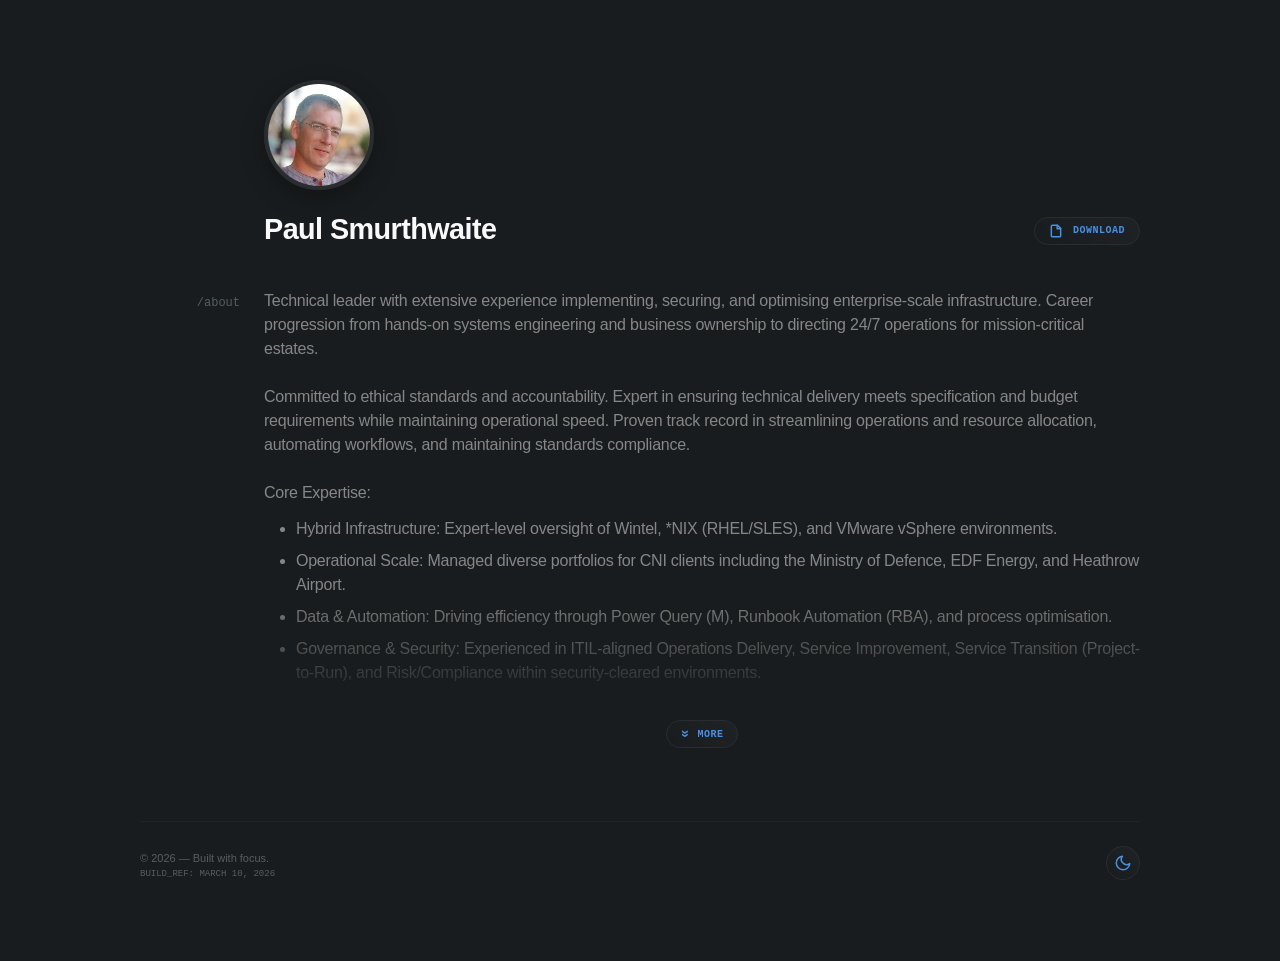
==== commit f42b457d: "update: revise footer" ====
--- a/cv.html
+++ b/cv.html
@@ -25,9 +25,7 @@
     </script>
 
     <link rel="stylesheet" href="styles.css">
-    <script src="script.js" async></script>
-    <script src="telemetry.js" defer></script>
-    <script src="reveal.js" defer></script>
+    <script src="scripts.js" defer></script>
     <link rel="manifest" href="/manifest.json">
     <link rel="icon" href="/icon.svg" type="image/svg+xml">
     <meta name="theme-color" content="#0a0a0a">
@@ -388,7 +386,7 @@
         <footer>
             <div class="footer-info">
                 <div class="footer-copyright">
-                    <p>© 2026 — Built with FOCUS.</p>
+                    <p>© 2026 — Built with focus.</p>
                 </div>
                 <p class="last-updated">BUILD_REF: <span id="deploy-date">March 10, 2026</span></p>
             </div>
--- a/styles.css
+++ b/styles.css
@@ -146,6 +146,8 @@
     margin-bottom: 4px;
     letter-spacing: -0.02em;
     color: var(--name-color);
+    transition: color 0.3s ease; /* Scramble */
+    min-width: 280px; /* Scramble */
 }
 
 .section-title {
@@ -712,6 +714,11 @@
     z-index: 101;
 }
 
+/* Helper class for the JavaScript scramble effect */
+.scramble-active {
+    color: var(--pbd-blue) !important;
+}
+
 /* --- Responsive --- */
 @media (max-width: 480px) {
     .grid-row { 
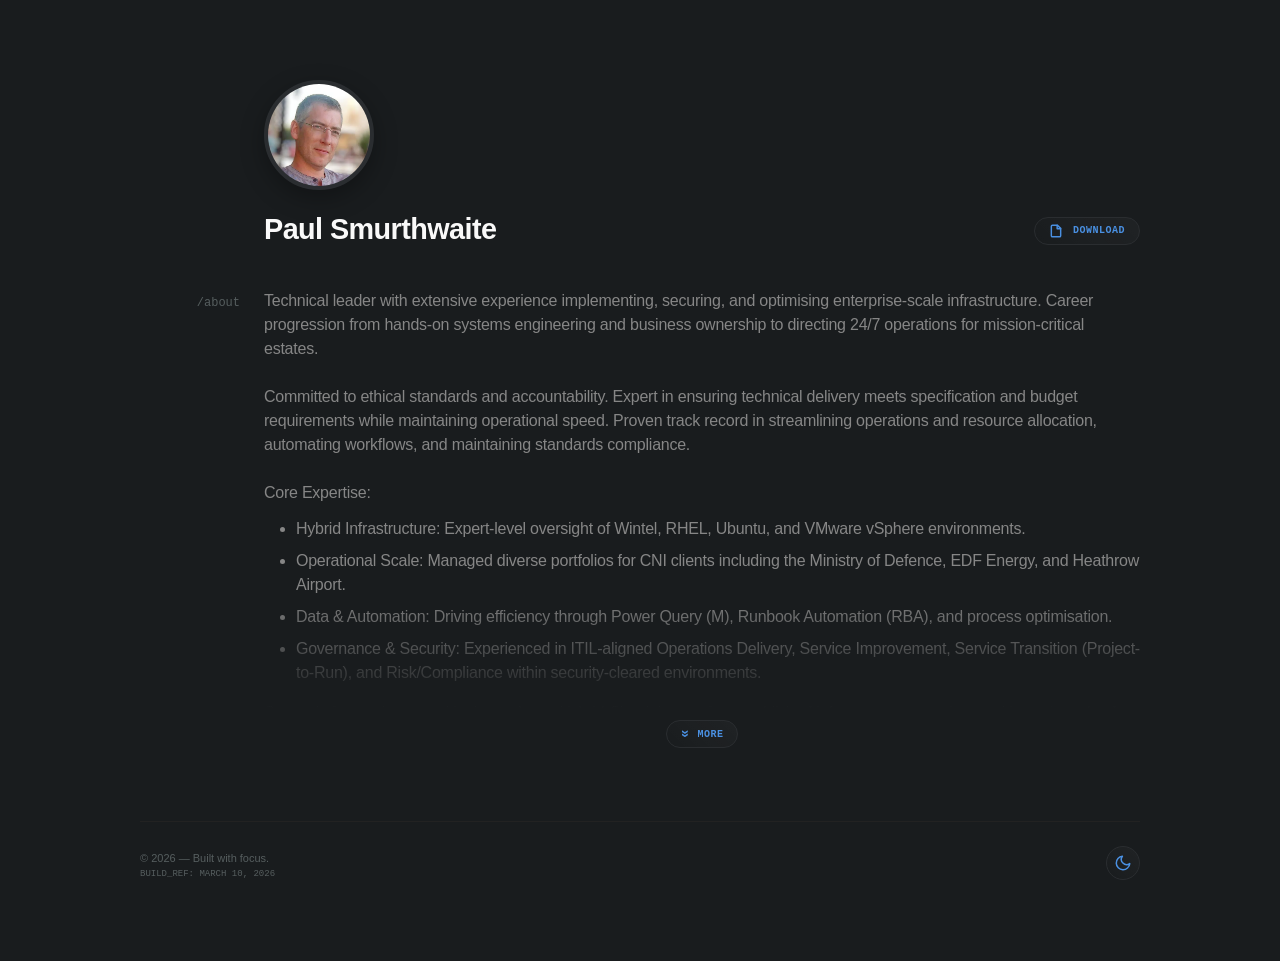
==== commit 904e4e10: "updating cv" ====
--- a/cv.html
+++ b/cv.html
@@ -6,7 +6,8 @@
     <title>Paul Smurthwaite | Infrastructure Engineer</title>
     <link rel="canonical" href="https://www.dciphr.co.uk/cv.html">
 
-    <meta http-equiv="Content-Security-Policy" content="default-src 'self'; style-src 'self' https://fonts.googleapis.com 'unsafe-inline'; font-src https://fonts.gstatic.com; script-src 'self' 'unsafe-inline'; img-src 'self' data:;">
+    <meta http-equiv="Content-Security-Policy" content="default-src 'self'; style-src 'self' https://fonts.googleapis.com; font-src https://fonts.gstatic.com; script-src 'self'; img-src 'self' data:;">
+
     <meta name="description" content="Portfolio of Paul Smurthwaite, Senior Infrastructure & Azure Cloud Engineer specialising in Wintel and Hybrid Systems.">
     <meta name="theme-color" content="#191c1e">
     
@@ -15,17 +16,10 @@
     <meta property="og:url" content="https://www.dciphr.co.uk/cv.html">
     <meta property="og:image" content="avatar.webp">
 
+    <script src="scripts.js" defer></script>
+
     <link rel="preload" as="image" href="avatar.webp">
-
-    <script>
-        // Sync on page load
-        if (localStorage.getItem("theme") === "light") {
-            document.documentElement.classList.add("light-mode");
-        }
-    </script>
-
     <link rel="stylesheet" href="styles.css">
-    <script src="scripts.js" defer></script>
     <link rel="manifest" href="/manifest.json">
     <link rel="icon" href="/icon.svg" type="image/svg+xml">
     <meta name="theme-color" content="#0a0a0a">
@@ -76,7 +70,7 @@
                 </p>
 
                 <ul class="bio">
-                        <li>Hybrid Infrastructure: Expert-level oversight of Wintel, *NIX (RHEL/SLES), and VMware vSphere environments.</li>
+                        <li>Hybrid Infrastructure: Expert-level oversight of Wintel, RHEL, Ubuntu, and VMware vSphere environments.</li>
                         <li>Operational Scale: Managed diverse portfolios for CNI clients including the Ministry of Defence, EDF Energy, and Heathrow Airport.</li>
                         <li>Data & Automation: Driving efficiency through Power Query (M), Runbook Automation (RBA), and process optimisation.</li>
                         <li>Governance & Security: Experienced in ITIL-aligned Operations Delivery, Service Improvement, Service Transition (Project-to-Run), and Risk/Compliance within security-cleared environments.</li>
@@ -136,6 +130,11 @@
                                 <li>Infrastructure as Code (IaC): Leveraging Terraform and PowerShell to automate the deployment and configuration of hybrid cloud resources, ensuring consistency and scalability.</li>
                                 <li>Architecture Design: Bridging extensive infrastructure delivery experience with modern cloud design patterns to provide high-availability and cost-optimised digital services.</li>
                             </ul>
+
+                            <p class="bio lead-in bio spacer-top">
+                            Certification: Microsoft Certified: Azure Fundamentals (AZ-900)
+                            </p>
+
                         </div>
                     </article>
 
--- a/styles.css
+++ b/styles.css
@@ -4,6 +4,7 @@
     --bg: #191c1e;
     --bio-color: #868686;
     --border: #222222;
+    --btn-hover-border-color: rgba(255, 255, 255, 0.3);
     --btn-halo: rgba(255, 255, 255, 0.15);
     --footer-text: #565e5f;
     --glass-gradient: linear-gradient(225deg, rgba(255, 255, 255, 0.03) 0%, rgba(255, 255, 255, 0) 100%);
@@ -26,6 +27,7 @@
     --bg: #dbdee2;
     --bio-color: #515458;  
     --border: #bcbfc3;
+    --btn-hover-border-color: rgba(0, 0, 0, 0.2);
     --btn-halo: rgba(0, 0, 0, 0.15);
     --footer-text: #8e888c;  
     --glass-gradient: linear-gradient(225deg, rgba(0, 0, 0, 0.02) 0%, rgba(0, 0, 0, 0) 100%);
@@ -212,6 +214,7 @@
     cursor: pointer;
     transition: all 0.3s cubic-bezier(0.4, 0, 0.2, 1);
     white-space: nowrap;
+    cursor: default;
 }
 
 /* Unified Halo Hover Effect */
@@ -219,7 +222,7 @@
 #show-more-trigger:hover, 
 .return-top-btn:hover {
     background: var(--glass-gradient);
-    border-color: rgba(255, 255, 255, 0.3);
+    border-color: var(--btn-hover-border-color);
     box-shadow: 0 0 0 4px var(--btn-halo);
     color: var(--pbd-blue);
 }
@@ -231,6 +234,7 @@
     background: var(--glass-gradient);
     border: 1px solid var(--sticker-border);
     border-radius: 20px;
+    cursor: default;
 }
 
 .status-text {
@@ -512,7 +516,7 @@
 
 #theme-toggle:hover {
     background: var(--glass-gradient);
-    border-color: rgba(255, 255, 255, 0.3);
+    border-color: var(--btn-hover-border-color);
     box-shadow: 0 0 0 4px var(--btn-halo); /* Now uses unified halo */
 }
 
@@ -615,16 +619,6 @@
     background: var(--glass-gradient);
     border-color: rgba(0, 0, 0, 0.2);
     box-shadow: 0 0 0 4px rgba(0, 0, 0, 0.05);
-}
-
-/* Unified Light Mode Hover for all main buttons */
-.light-mode .download-btn:hover,
-.light-mode #show-more-trigger:hover,
-.light-mode .return-top-btn:hover,
-.light-mode #theme-toggle:hover {
-    background: var(--glass-gradient);
-    border-color: rgba(0, 0, 0, 0.2); /* Unified transparency */
-    box-shadow: 0 0 0 4px var(--btn-halo);
 }
 
 /* Disable hover effects for the Availability indicator */
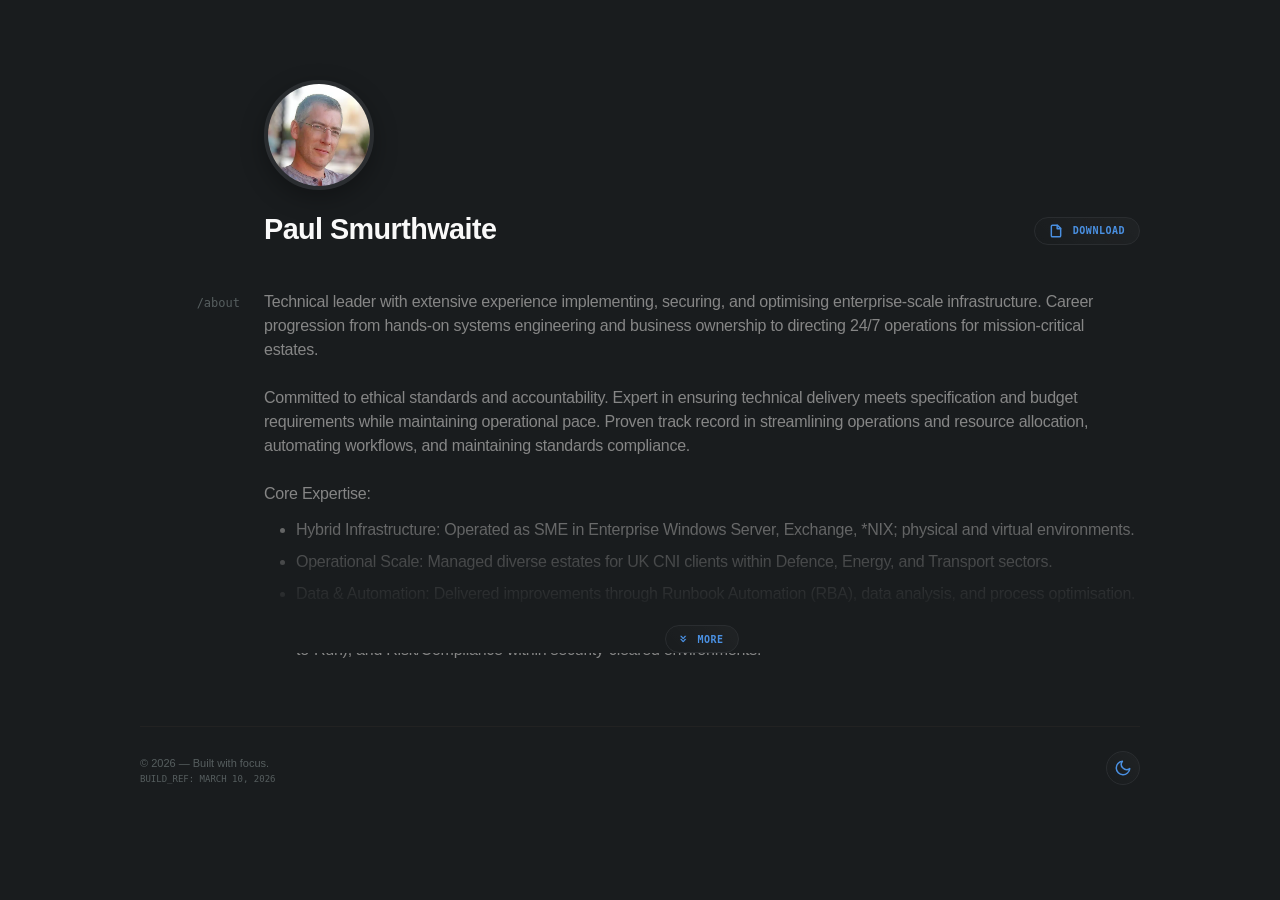
==== commit 5fc370ba: "Refreshing content" ====
--- a/cv.html
+++ b/cv.html
@@ -62,7 +62,7 @@
                 </p>
 
                 <p class="bio">
-                    Committed to ethical standards and accountability. Expert in ensuring technical delivery meets specification and budget requirements while maintaining operational speed. Proven track record in streamlining operations and resource allocation, automating workflows, and maintaining standards compliance.
+                    Committed to ethical standards and accountability. Expert in ensuring technical delivery meets specification and budget requirements while maintaining operational pace. Proven track record in streamlining operations and resource allocation, automating workflows, and maintaining standards compliance.
                 </p>
 
                 <p class="bio lead-in">
@@ -70,16 +70,12 @@
                 </p>
 
                 <ul class="bio">
-                        <li>Hybrid Infrastructure: Expert-level oversight of Wintel, RHEL, Ubuntu, and VMware vSphere environments.</li>
-                        <li>Operational Scale: Managed diverse portfolios for CNI clients including the Ministry of Defence, EDF Energy, and Heathrow Airport.</li>
-                        <li>Data & Automation: Driving efficiency through Power Query (M), Runbook Automation (RBA), and process optimisation.</li>
+                        <li>Hybrid Infrastructure: Operated as SME in Enterprise Windows Server, Exchange, *NIX; physical and virtual environments.</li>
+                        <li>Operational Scale: Managed diverse estates for UK CNI clients within Defence, Energy, and Transport sectors.</li>
+                        <li>Data & Automation: Delivered improvements through Runbook Automation (RBA), data analysis, and process optimisation.</li>
                         <li>Governance & Security: Experienced in ITIL-aligned Operations Delivery, Service Improvement, Service Transition (Project-to-Run), and Risk/Compliance within security-cleared environments.</li>
                 </ul>
                 
-                <p class="bio">
-                    Currently focused on transitioning to Azure Hybrid Cloud, integrating established infrastructure experience with modern cloud-native implementation and automation techniques.
-                </p>
-
                 <div class="reveal-overlay" id="cv-overlay">
                     <button class="status-indicator" id="show-more-trigger">
                         <span class="chevron-icon">»</span>
@@ -114,30 +110,6 @@
                 </div>
                 
                 <div class="col-right">
-                    <article class="experience-node">
-                        <h2 class="node-title">Azure & Cloud Infrastructure Engineer (Transitioning)</h2>
-                        <p class="node-org">Self-Directed / Professional Development</p>
-                        
-                        <div class="node-meta-row">
-                            <span class="last-updated">Forres, Onsite.</span>
-                            <span class="last-updated">September 2025 - Present</span>
-                        </div>
-
-                        <div class="experience-details">
-                            <ul class="bio">
-                                <li>Hybrid Cloud: Architect and implement the integration of legacy on-premises Windows Server and Linux environments with Azure Cloud services; leveraging Azure Arc to extend Azure management, governance, and security across distributed hybrid estates.</li>
-                                <li>Azure Modernisation: Developing expertise across the Azure infrastructure curricula, simulating the migration of enterprise-scale on-premises workloads to Azure-native solutions.</li>
-                                <li>Infrastructure as Code (IaC): Leveraging Terraform and PowerShell to automate the deployment and configuration of hybrid cloud resources, ensuring consistency and scalability.</li>
-                                <li>Architecture Design: Bridging extensive infrastructure delivery experience with modern cloud design patterns to provide high-availability and cost-optimised digital services.</li>
-                            </ul>
-
-                            <p class="bio lead-in bio spacer-top">
-                            Certification: Microsoft Certified: Azure Fundamentals (AZ-900)
-                            </p>
-
-                        </div>
-                    </article>
-
                     <article class="experience-node">
                         <h2 class="node-title">BSc (Hons) Cyber Security University Student</h2>
                         <p class="node-org">The Open University</p>
